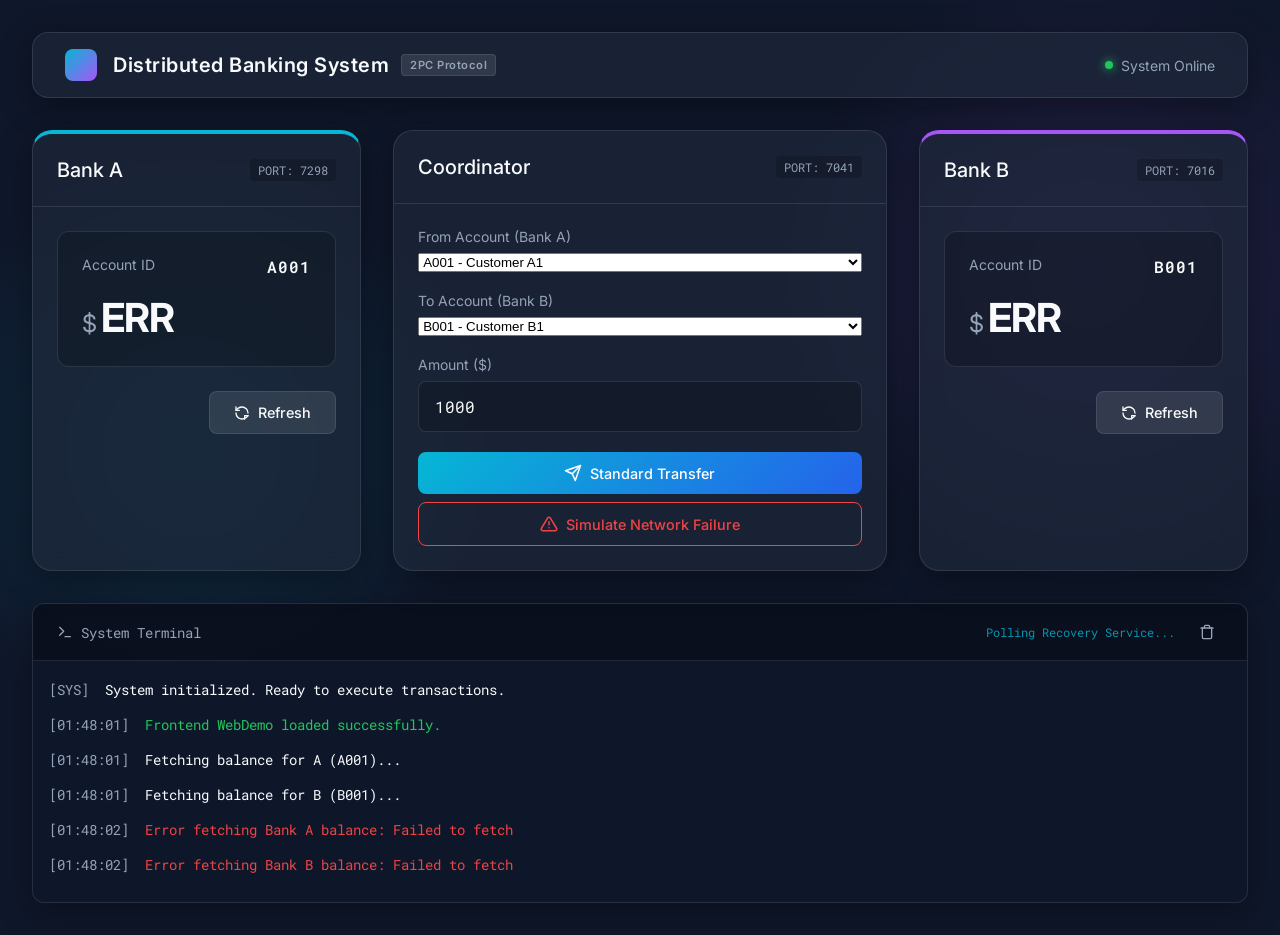
==== Distributed_Banking_System/WebDemo/index.html @ 1ae6ed6d "frontend" ====
<!DOCTYPE html>
<html lang="vi">
<head>
    <meta charset="UTF-8">
    <meta name="viewport" content="width=device-width, initial-scale=1.0">
    <title>Distributed Banking - 2PC Demo</title>
    <!-- Google Fonts -->
    <link href="https://fonts.googleapis.com/css2?family=Inter:wght@300;400;500;600;700&family=Roboto+Mono:wght@400;500&display=swap" rel="stylesheet">
    <!-- Custom CSS -->
    <link rel="stylesheet" href="style.css">
</head>
<body>
    <div class="app-container">
        <!-- Header -->
        <header class="app-header">
            <div class="logo">
                <div class="logo-icon"></div>
                <h1>Distributed Banking System <span class="badge">2PC Protocol</span></h1>
            </div>
            <div class="status-indicator">
                <span class="pulse-dot"></span> System Online
            </div>
        </header>

        <!-- Main Dashboard Grid -->
        <main class="dashboard-grid">
            
            <!-- Bank A Panel -->
            <section class="glass-panel bank-panel bank-a">
                <div class="panel-header">
                    <h2>Bank A</h2>
                    <span class="port-badge">PORT: 7298</span>
                </div>
                <div class="panel-content">
                    <div class="account-card">
                        <div class="account-info">
                            <span class="label">Account ID</span>
                            <span class="value" id="bankA-id">A001</span>
                        </div>
                        <div class="balance-display">
                            <span class="currency">$</span>
                            <span class="amount" id="bankA-balance">---</span>
                        </div>
                    </div>
                    <div class="actions">
                        <button class="btn btn-secondary" onclick="fetchBalance('A')">
                            <svg xmlns="http://www.w3.org/2000/svg" width="16" height="16" viewBox="0 0 24 24" fill="none" stroke="currentColor" stroke-width="2" stroke-linecap="round" stroke-linejoin="round"><path d="M21 12a9 9 0 0 0-9-9 9.75 9.75 0 0 0-6.74 2.74L3 8"/><path d="M3 3v5h5"/><path d="M3 12a9 9 0 0 0 9 9 9.75 9.75 0 0 0 6.74-2.74L21 16"/><path d="M16 21v-5h5"/></svg>
                            Refresh
                        </button>
                    </div>
                </div>
            </section>

            <!-- Coordinator Panel -->
            <section class="glass-panel coordinator-panel">
                <div class="panel-header">
                    <h2>Coordinator</h2>
                    <span class="port-badge">PORT: 7041</span>
                </div>
                <div class="panel-content">
                    <form id="transfer-form" class="transfer-form">
                        <div class="form-group">
                            <label>From Account (Bank A)</label>
                            <select id="from-account" class="custom-select">
                                <option value="A001">A001 - Customer A1</option>
                                <option value="A002">A002 - Customer A2</option>
                            </select>
                        </div>
                        <div class="form-group">
                            <label>To Account (Bank B)</label>
                            <select id="to-account" class="custom-select">
                                <option value="B001">B001 - Customer B1</option>
                                <option value="B002">B002 - Customer B2</option>
                            </select>
                        </div>
                        <div class="form-group">
                            <label>Amount ($)</label>
                            <input type="number" id="transfer-amount" value="1000" min="1" required>
                        </div>
                        <div class="action-buttons">
                            <button type="submit" class="btn btn-primary" id="btn-transfer">
                                <svg xmlns="http://www.w3.org/2000/svg" width="18" height="18" viewBox="0 0 24 24" fill="none" stroke="currentColor" stroke-width="2" stroke-linecap="round" stroke-linejoin="round"><line x1="22" y1="2" x2="11" y2="13"/><polygon points="22 2 15 22 11 13 2 9 22 2"/></svg>
                                Standard Transfer
                            </button>
                            <button type="button" class="btn btn-danger" id="btn-simulate-failure">
                                <svg xmlns="http://www.w3.org/2000/svg" width="18" height="18" viewBox="0 0 24 24" fill="none" stroke="currentColor" stroke-width="2" stroke-linecap="round" stroke-linejoin="round"><path d="M10.29 3.86L1.82 18a2 2 0 0 0 1.71 3h16.94a2 2 0 0 0 1.71-3L13.71 3.86a2 2 0 0 0-3.42 0z"/><line x1="12" y1="9" x2="12" y2="13"/><line x1="12" y1="17" x2="12.01" y2="17"/></svg>
                                Simulate Network Failure
                            </button>
                        </div>
                    </form>
                </div>
            </section>

            <!-- Bank B Panel -->
            <section class="glass-panel bank-panel bank-b">
                <div class="panel-header">
                    <h2>Bank B</h2>
                    <span class="port-badge">PORT: 7016</span>
                </div>
                <div class="panel-content">
                    <div class="account-card">
                        <div class="account-info">
                            <span class="label">Account ID</span>
                            <span class="value" id="bankB-id">B001</span>
                        </div>
                        <div class="balance-display">
                            <span class="currency">$</span>
                            <span class="amount" id="bankB-balance">---</span>
                        </div>
                    </div>
                    <div class="actions">
                        <button class="btn btn-secondary" onclick="fetchBalance('B')">
                            <svg xmlns="http://www.w3.org/2000/svg" width="16" height="16" viewBox="0 0 24 24" fill="none" stroke="currentColor" stroke-width="2" stroke-linecap="round" stroke-linejoin="round"><path d="M21 12a9 9 0 0 0-9-9 9.75 9.75 0 0 0-6.74 2.74L3 8"/><path d="M3 3v5h5"/><path d="M3 12a9 9 0 0 0 9 9 9.75 9.75 0 0 0 6.74-2.74L21 16"/><path d="M16 21v-5h5"/></svg>
                            Refresh
                        </button>
                    </div>
                </div>
            </section>
        </main>

        <!-- Console / Logs -->
        <section class="console-section">
            <div class="console-header">
                <div class="console-title">
                    <svg xmlns="http://www.w3.org/2000/svg" width="16" height="16" viewBox="0 0 24 24" fill="none" stroke="currentColor" stroke-width="2" stroke-linecap="round" stroke-linejoin="round"><polyline points="4 17 10 11 4 5"/><line x1="12" y1="19" x2="20" y2="19"/></svg>
                    System Terminal
                </div>
                <div class="console-actions">
                    <span class="polling-indicator" id="polling-indicator">Polling Recovery Service...</span>
                    <button class="btn btn-icon" id="btn-clear-logs" title="Clear Logs">
                        <svg xmlns="http://www.w3.org/2000/svg" width="16" height="16" viewBox="0 0 24 24" fill="none" stroke="currentColor" stroke-width="2" stroke-linecap="round" stroke-linejoin="round"><polyline points="3 6 5 6 21 6"/><path d="M19 6v14a2 2 0 0 1-2 2H7a2 2 0 0 1-2-2V6m3 0V4a2 2 0 0 1 2-2h4a2 2 0 0 1 2 2v2"/></svg>
                    </button>
                </div>
            </div>
            <div class="console-body" id="console-output">
                <div class="log-entry info">
                    <span class="timestamp">[SYS]</span> System initialized. Ready to execute transactions.
                </div>
            </div>
        </section>
    </div>

    <script src="app.js"></script>
</body>
</html>
---- Distributed_Banking_System/WebDemo/style.css ----
/* CSS Variables */
:root {
    --bg-base: #0f172a;
    --text-primary: #f8fafc;
    --text-secondary: #94a3b8;
    --bank-a-color: #06b6d4; /* Cyan */
    --bank-b-color: #a855f7; /* Purple */
    --success: #22c55e;
    --danger: #ef4444;
    --glass-bg: rgba(30, 41, 59, 0.7);
    --glass-border: rgba(255, 255, 255, 0.1);
    --glass-shadow: 0 8px 32px 0 rgba(0, 0, 0, 0.37);
}

* {
    margin: 0;
    padding: 0;
    box-sizing: border-box;
}

body {
    font-family: 'Inter', sans-serif;
    background-color: var(--bg-base);
    color: var(--text-primary);
    min-height: 100vh;
    background-image: 
        radial-gradient(circle at 15% 50%, rgba(6, 182, 212, 0.15), transparent 25%),
        radial-gradient(circle at 85% 30%, rgba(168, 85, 247, 0.15), transparent 25%);
    background-attachment: fixed;
    overflow-x: hidden;
}

/* Scrollbar */
::-webkit-scrollbar { width: 8px; }
::-webkit-scrollbar-track { background: var(--bg-base); }
::-webkit-scrollbar-thumb { background: #334155; border-radius: 4px; }
::-webkit-scrollbar-thumb:hover { background: #475569; }

.app-container {
    max-width: 1400px;
    margin: 0 auto;
    padding: 2rem;
    display: flex;
    flex-direction: column;
    gap: 2rem;
    min-height: 100vh;
}

/* Header */
.app-header {
    display: flex;
    justify-content: space-between;
    align-items: center;
    padding: 1rem 2rem;
    background: var(--glass-bg);
    backdrop-filter: blur(12px);
    -webkit-backdrop-filter: blur(12px);
    border: 1px solid var(--glass-border);
    border-radius: 16px;
    box-shadow: var(--glass-shadow);
}

.logo {
    display: flex;
    align-items: center;
    gap: 1rem;
}

.logo-icon {
    width: 32px;
    height: 32px;
    border-radius: 8px;
    background: linear-gradient(135deg, var(--bank-a-color), var(--bank-b-color));
}

.logo h1 {
    font-size: 1.25rem;
    font-weight: 600;
    letter-spacing: 0.5px;
    display: flex;
    align-items: center;
    gap: 0.75rem;
}

.badge {
    font-size: 0.7rem;
    padding: 0.2rem 0.5rem;
    background: rgba(255, 255, 255, 0.1);
    border-radius: 4px;
    border: 1px solid var(--glass-border);
    color: var(--text-secondary);
}

.status-indicator {
    display: flex;
    align-items: center;
    gap: 0.5rem;
    font-size: 0.875rem;
    color: var(--text-secondary);
}

.pulse-dot {
    width: 8px;
    height: 8px;
    background-color: var(--success);
    border-radius: 50%;
    box-shadow: 0 0 10px var(--success);
    animation: pulse 2s infinite;
}

@keyframes pulse {
    0% { transform: scale(0.95); box-shadow: 0 0 0 0 rgba(34, 197, 94, 0.7); }
    70% { transform: scale(1); box-shadow: 0 0 0 6px rgba(34, 197, 94, 0); }
    100% { transform: scale(0.95); box-shadow: 0 0 0 0 rgba(34, 197, 94, 0); }
}

/* Dashboard Grid */
.dashboard-grid {
    display: grid;
    grid-template-columns: 1fr 1.5fr 1fr;
    gap: 2rem;
    flex: 1;
}

.glass-panel {
    background: var(--glass-bg);
    backdrop-filter: blur(12px);
    -webkit-backdrop-filter: blur(12px);
    border: 1px solid var(--glass-border);
    border-radius: 20px;
    box-shadow: var(--glass-shadow);
    display: flex;
    flex-direction: column;
    overflow: hidden;
    transition: transform 0.3s ease, box-shadow 0.3s ease;
}

.glass-panel:hover {
    transform: translateY(-5px);
    box-shadow: 0 15px 40px rgba(0,0,0,0.5);
}

.bank-a { border-top: 4px solid var(--bank-a-color); }
.bank-b { border-top: 4px solid var(--bank-b-color); }

.panel-header {
    padding: 1.5rem;
    border-bottom: 1px solid var(--glass-border);
    display: flex;
    justify-content: space-between;
    align-items: center;
}

.panel-header h2 {
    font-size: 1.25rem;
    font-weight: 500;
}

.port-badge {
    font-size: 0.75rem;
    color: var(--text-secondary);
    background: rgba(0,0,0,0.2);
    padding: 0.2rem 0.5rem;
    border-radius: 4px;
    font-family: 'Roboto Mono', monospace;
}

.panel-content {
    padding: 1.5rem;
    flex: 1;
    display: flex;
    flex-direction: column;
    gap: 1.5rem;
}

/* Account Card */
.account-card {
    background: rgba(0, 0, 0, 0.2);
    border-radius: 12px;
    padding: 1.5rem;
    border: 1px solid var(--glass-border);
}

.account-info {
    display: flex;
    justify-content: space-between;
    margin-bottom: 1rem;
}

.account-info .label {
    color: var(--text-secondary);
    font-size: 0.875rem;
}

.account-info .value {
    font-weight: 600;
    font-family: 'Roboto Mono', monospace;
    letter-spacing: 1px;
}

.balance-display {
    display: flex;
    align-items: baseline;
    gap: 0.25rem;
}

.currency {
    color: var(--text-secondary);
    font-size: 1.5rem;
}

.amount {
    font-size: 2.5rem;
    font-weight: 700;
    letter-spacing: -1px;
}

.actions {
    display: flex;
    justify-content: flex-end;
}

/* Forms & Inputs */
.form-group {
    display: flex;
    flex-direction: column;
    gap: 0.5rem;
    margin-bottom: 1.25rem;
}

.form-group label {
    font-size: 0.875rem;
    color: var(--text-secondary);
}

input {
    background: rgba(0,0,0,0.2);
    border: 1px solid var(--glass-border);
    color: var(--text-primary);
    padding: 0.875rem 1rem;
    border-radius: 8px;
    font-size: 1rem;
    font-family: 'Roboto Mono', monospace;
    transition: border-color 0.3s;
}

input:focus {
    outline: none;
    border-color: var(--text-secondary);
}

input[readonly] {
    opacity: 0.7;
    cursor: not-allowed;
}

/* Buttons */
.btn {
    display: inline-flex;
    align-items: center;
    justify-content: center;
    gap: 0.5rem;
    padding: 0.75rem 1.5rem;
    border-radius: 8px;
    font-size: 0.9rem;
    font-weight: 500;
    cursor: pointer;
    border: none;
    transition: all 0.2s;
    font-family: 'Inter', sans-serif;
}

.btn-primary {
    background: linear-gradient(135deg, var(--bank-a-color), #2563eb);
    color: white;
    width: 100%;
}

.btn-primary:hover {
    box-shadow: 0 0 15px rgba(6, 182, 212, 0.5);
}

.btn-secondary {
    background: rgba(255,255,255,0.1);
    color: var(--text-primary);
    border: 1px solid var(--glass-border);
}

.btn-secondary:hover {
    background: rgba(255,255,255,0.15);
}

.btn-danger {
    background: transparent;
    color: var(--danger);
    border: 1px solid var(--danger);
    width: 100%;
    margin-top: 0.5rem;
}

.btn-danger:hover {
    background: rgba(239, 68, 68, 0.1);
    box-shadow: 0 0 15px rgba(239, 68, 68, 0.3);
}

.btn-icon {
    padding: 0.5rem;
    background: transparent;
    color: var(--text-secondary);
}

.btn-icon:hover {
    color: var(--text-primary);
}

/* Console Section */
.console-section {
    background: rgba(15, 23, 42, 0.9);
    border: 1px solid var(--glass-border);
    border-radius: 12px;
    height: 300px;
    display: flex;
    flex-direction: column;
    overflow: hidden;
    box-shadow: var(--glass-shadow);
}

.console-header {
    background: rgba(0,0,0,0.3);
    padding: 0.75rem 1.5rem;
    display: flex;
    justify-content: space-between;
    align-items: center;
    border-bottom: 1px solid var(--glass-border);
}

.console-title {
    display: flex;
    align-items: center;
    gap: 0.5rem;
    font-family: 'Roboto Mono', monospace;
    font-size: 0.875rem;
    color: var(--text-secondary);
}

.console-actions {
    display: flex;
    align-items: center;
    gap: 1rem;
}

.polling-indicator {
    font-size: 0.75rem;
    color: var(--bank-a-color);
    font-family: 'Roboto Mono', monospace;
    opacity: 0.8;
}

.console-body {
    flex: 1;
    padding: 1rem;
    overflow-y: auto;
    font-family: 'Roboto Mono', monospace;
    font-size: 0.85rem;
    display: flex;
    flex-direction: column;
    gap: 0.5rem;
}

.log-entry {
    padding: 0.25rem 0;
    line-height: 1.4;
    word-break: break-all;
    animation: fadeIn 0.3s ease;
}

.log-entry .timestamp {
    color: var(--text-secondary);
    margin-right: 0.5rem;
}

.log-entry.info { color: var(--text-primary); }
.log-entry.success { color: var(--success); }
.log-entry.error { color: var(--danger); }
.log-entry.warning { color: #f59e0b; }
.log-entry.recovery { color: var(--bank-b-color); font-weight: bold; }

@keyframes fadeIn {
    from { opacity: 0; transform: translateY(5px); }
    to { opacity: 1; transform: translateY(0); }
}

/* Responsive */
@media (max-width: 1024px) {
    .dashboard-grid {
        grid-template-columns: 1fr;
    }
    
    .coordinator-panel {
        order: -1; /* Put coordinator on top on mobile */
    }
}
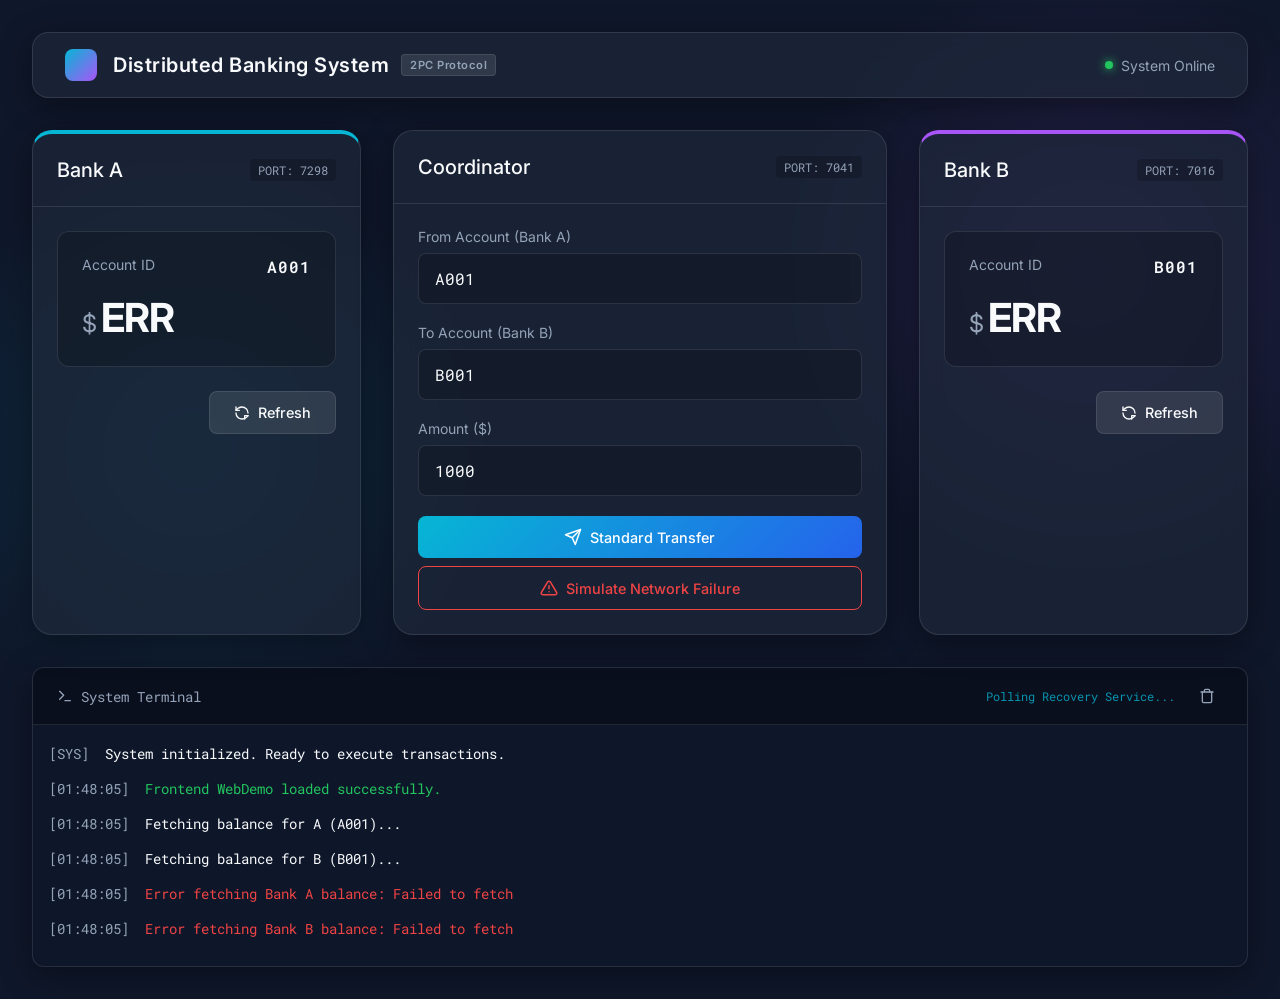
==== commit 5c3cee27: "coordinator" ====
--- a/Distributed_Banking_System/WebDemo/index.html
+++ b/Distributed_Banking_System/WebDemo/index.html
@@ -61,17 +61,19 @@
                     <form id="transfer-form" class="transfer-form">
                         <div class="form-group">
                             <label>From Account (Bank A)</label>
-                            <select id="from-account" class="custom-select">
+                            <input type="text" id="from-account" class="custom-select" list="bankA-accounts" value="A001" placeholder="Nhập ID (VD: A001, A999)">
+                            <datalist id="bankA-accounts">
                                 <option value="A001">A001 - Customer A1</option>
                                 <option value="A002">A002 - Customer A2</option>
-                            </select>
+                            </datalist>
                         </div>
                         <div class="form-group">
                             <label>To Account (Bank B)</label>
-                            <select id="to-account" class="custom-select">
+                            <input type="text" id="to-account" class="custom-select" list="bankB-accounts" value="B001" placeholder="Nhập ID (VD: B001, B999)">
+                            <datalist id="bankB-accounts">
                                 <option value="B001">B001 - Customer B1</option>
                                 <option value="B002">B002 - Customer B2</option>
-                            </select>
+                            </datalist>
                         </div>
                         <div class="form-group">
                             <label>Amount ($)</label>
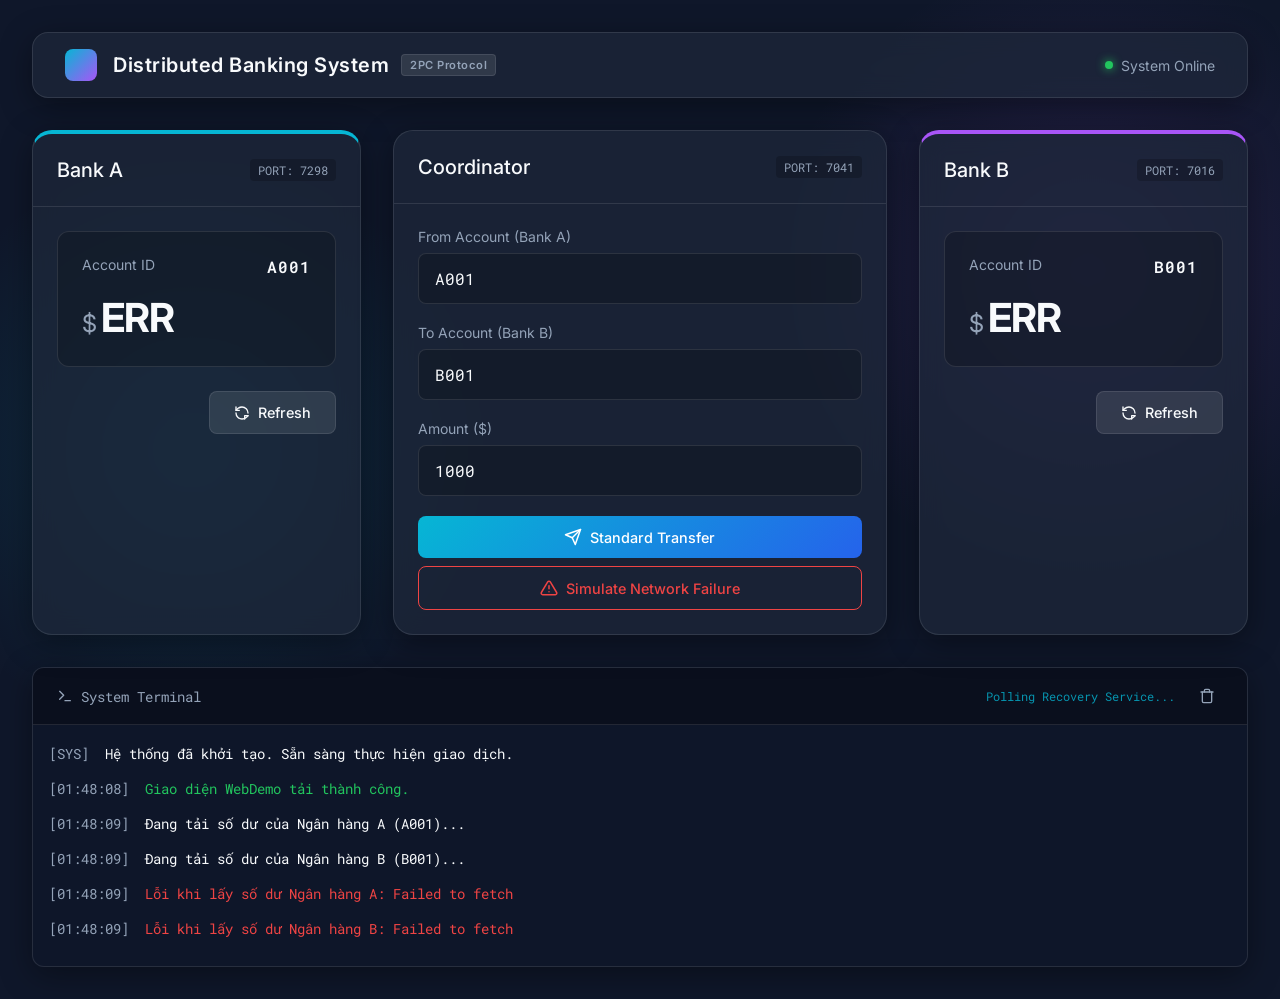
==== commit 7d71ce2c: "vietsub" ====
--- a/Distributed_Banking_System/WebDemo/index.html
+++ b/Distributed_Banking_System/WebDemo/index.html
@@ -136,7 +136,7 @@
             </div>
             <div class="console-body" id="console-output">
                 <div class="log-entry info">
-                    <span class="timestamp">[SYS]</span> System initialized. Ready to execute transactions.
+                    <span class="timestamp">[SYS]</span> Hệ thống đã khởi tạo. Sẵn sàng thực hiện giao dịch.
                 </div>
             </div>
         </section>
